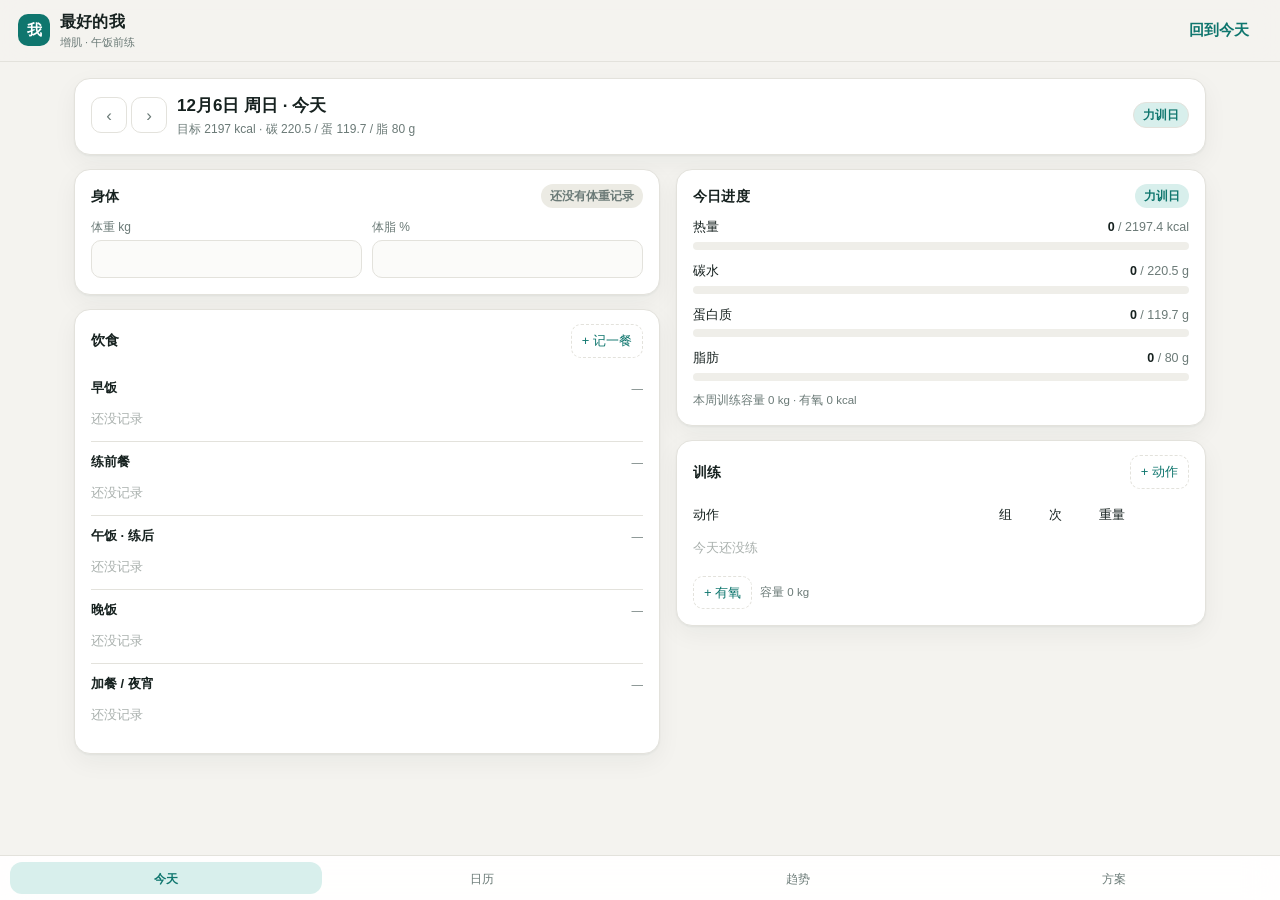
==== app/index.html @ 2db3290d "v0.3.1 初始化仓库：PRD、PWA 原型、Excel 解析与文档" ====
<!doctype html>
<html lang="zh-CN">
<head>
<meta charset="utf-8">
<meta name="viewport" content="width=device-width, initial-scale=1, viewport-fit=cover">
<meta name="apple-mobile-web-app-capable" content="yes">
<meta name="mobile-web-app-capable" content="yes">
<meta name="apple-mobile-web-app-status-bar-style" content="default">
<meta name="apple-mobile-web-app-title" content="最好的我">
<meta name="theme-color" content="#0f766e">
<title>最好的我</title>
<link rel="manifest" href="manifest.webmanifest">
<link rel="apple-touch-icon" href="icon.svg">
<link rel="stylesheet" href="styles.css">
</head>
<body>
  <header class="topbar">
    <div class="brand">
      <span class="logo">我</span>
      <div>
        <h1>最好的我</h1>
        <p id="brand-sub">记录 · 代谢 · 计划</p>
      </div>
    </div>
    <button class="ghost" id="btn-today">回到今天</button>
  </header>

  <main id="app" class="app"></main>

  <nav class="tabbar">
    <button class="tab on" data-view="today"><span>今天</span></button>
    <button class="tab" data-view="calendar"><span>日历</span></button>
    <button class="tab" data-view="trends"><span>趋势</span></button>
    <button class="tab" data-view="plan"><span>方案</span></button>
  </nav>

  <div id="modal-root"></div>

  <script src="store.js"></script>
  <script src="ui.js"></script>
  <script>
    if ('serviceWorker' in navigator && location.protocol !== 'file:') {
      window.addEventListener('load', function () {
        navigator.serviceWorker.register('sw.js').catch(function () {});
      });
    }
  </script>
</body>
</html>
---- app/styles.css ----
:root {
  --bg: #f4f3ef;
  --card: #ffffff;
  --ink: #16211f;
  --muted: #6b7a77;
  --line: #e3e2dc;
  --accent: #0f766e;
  --accent-soft: #d8efec;
  --warm: #c2861f;
  --hot: #b3423a;
  --good: #2f855a;
  --radius: 16px;
  --shadow: 0 1px 2px rgba(22, 33, 31, .05), 0 8px 24px rgba(22, 33, 31, .05);
}

* { box-sizing: border-box; -webkit-tap-highlight-color: transparent; }

html, body { height: 100%; }

body {
  margin: 0;
  background: var(--bg);
  color: var(--ink);
  font: 15px/1.5 -apple-system, BlinkMacSystemFont, "SF Pro Text", "PingFang SC", "Hiragino Sans GB", "Microsoft YaHei", sans-serif;
  display: flex;
  flex-direction: column;
  overscroll-behavior-y: none;
}

/* ---------- topbar ---------- */
.topbar {
  position: sticky; top: 0; z-index: 20;
  display: flex; align-items: center; justify-content: space-between;
  gap: 12px;
  padding: calc(env(safe-area-inset-top) + 10px) 18px 10px;
  background: rgba(244, 243, 239, .86);
  backdrop-filter: saturate(180%) blur(14px);
  -webkit-backdrop-filter: saturate(180%) blur(14px);
  border-bottom: 1px solid var(--line);
}
.brand { display: flex; align-items: center; gap: 10px; min-width: 0; }
.logo {
  width: 32px; height: 32px; border-radius: 10px;
  background: var(--accent); color: #fff;
  display: grid; place-items: center; font-weight: 700; font-size: 15px;
  flex: none;
}
.brand h1 { margin: 0; font-size: 16px; font-weight: 650; letter-spacing: .2px; }
.brand p { margin: 0; font-size: 11px; color: var(--muted); }

/* ---------- layout ---------- */
.app {
  flex: 1;
  overflow-y: auto;
  -webkit-overflow-scrolling: touch;
  padding: 16px 16px calc(96px + env(safe-area-inset-bottom));
  width: 100%;
  max-width: 1180px;
  margin: 0 auto;
}
.screen { display: flex; flex-direction: column; gap: 14px; }
.grid2 { display: grid; grid-template-columns: 1fr; gap: 14px; align-items: start; }
.stack { display: flex; flex-direction: column; gap: 14px; min-width: 0; }
@media (min-width: 860px) {
  .grid2 { grid-template-columns: 1.05fr .95fr; gap: 16px; }
  .app { padding-left: 24px; padding-right: 24px; }
}

/* ---------- card ---------- */
.card {
  background: var(--card);
  border: 1px solid var(--line);
  border-radius: var(--radius);
  box-shadow: var(--shadow);
  padding: 14px 16px 16px;
}
.card > header {
  display: flex; align-items: center; justify-content: space-between;
  gap: 10px; margin-bottom: 10px;
}
.card h2 { margin: 0; font-size: 14px; font-weight: 650; letter-spacing: .3px; }
.card h2 .dim { color: var(--muted); font-weight: 500; }

/* ---------- buttons ---------- */
button {
  font: inherit; cursor: pointer;
  border: 1px solid var(--line);
  background: #fff; color: var(--ink);
  border-radius: 10px; padding: 8px 12px;
  transition: transform .06s ease, background .15s ease;
}
button:active { transform: scale(.97); }
button.ghost { background: transparent; border-color: transparent; color: var(--accent); font-weight: 600; }
button.solid { background: var(--accent); border-color: var(--accent); color: #fff; font-weight: 600; }
button.add { border-style: dashed; color: var(--accent); font-size: 13px; padding: 6px 10px; }
button.danger { color: var(--hot); border-color: transparent; background: transparent; }

/* ---------- date bar ---------- */
.datebar { display: flex; align-items: center; gap: 10px; }
.datebar .nav { display: flex; gap: 4px; }
.datebar .nav button { width: 36px; height: 36px; padding: 0; font-size: 17px; color: var(--muted); }
.datebar .big { font-size: 17px; font-weight: 650; }
.datebar .sub { font-size: 12px; color: var(--muted); margin-top: 2px; }
.datebar .grow { flex: 1; min-width: 0; }

/* ---------- pills / tags ---------- */
.pill {
  display: inline-flex; align-items: center; gap: 4px;
  font-size: 12px; padding: 3px 9px; border-radius: 999px;
  background: var(--accent-soft); color: var(--accent); font-weight: 600;
}
.pill.rest { background: #ecebe4; color: var(--muted); }
.pill.warm { background: #fbeecd; color: var(--warm); }
.pill.hot { background: #f7dcd9; color: var(--hot); }

/* ---------- fields ---------- */
label.field { display: flex; flex-direction: column; gap: 4px; font-size: 12px; color: var(--muted); }
input, select {
  font: inherit; color: var(--ink);
  background: #fbfbf9;
  border: 1px solid var(--line); border-radius: 10px;
  padding: 9px 10px; width: 100%;
  appearance: none; -webkit-appearance: none;
}
input:focus, select:focus { outline: 2px solid var(--accent-soft); border-color: var(--accent); }
input[type=number] { font-variant-numeric: tabular-nums; }
.row { display: flex; gap: 10px; }
.row > * { flex: 1; min-width: 0; }

/* ---------- progress ---------- */
.bars { display: flex; flex-direction: column; gap: 12px; }
.bar-top { display: flex; justify-content: space-between; font-size: 12.5px; margin-bottom: 5px; }
.bar-top b { font-weight: 600; font-variant-numeric: tabular-nums; }
.bar-top .t { color: var(--muted); }
.bar { height: 8px; border-radius: 999px; background: #efeee9; overflow: hidden; }
.bar > i { display: block; height: 100%; border-radius: 999px; background: var(--accent); transition: width .25s ease; }
.bar.warm > i { background: var(--warm); }
.bar.hot > i { background: var(--hot); }

/* ---------- meals ---------- */
.meal { border-top: 1px solid var(--line); padding: 10px 0 4px; }
.meal:first-of-type { border-top: 0; }
.meal-h { display: flex; justify-content: space-between; align-items: baseline; margin-bottom: 4px; }
.meal-h b { font-size: 13px; font-weight: 650; }
.meal-h span { font-size: 11.5px; color: var(--muted); font-variant-numeric: tabular-nums; }
.food { display: flex; align-items: center; gap: 8px; padding: 6px 0; }
.food .nm { flex: 1; min-width: 0; font-size: 14px; overflow: hidden; text-overflow: ellipsis; white-space: nowrap; }
.food .nm small { color: var(--muted); font-size: 11.5px; margin-left: 4px; }
.food .mc { font-size: 11.5px; color: var(--muted); font-variant-numeric: tabular-nums; white-space: nowrap; }
.food .kcal { font-size: 13px; font-weight: 600; font-variant-numeric: tabular-nums; min-width: 46px; text-align: right; }
.food .del, .setrow .del, .del { border: 0; background: transparent; color: #c9c8c1; padding: 2px 4px; font-size: 15px; line-height: 1; }
.del:hover { color: var(--hot); }
.empty { color: #a9b0ad; font-size: 13px; padding: 8px 0; }

/* ---------- workout ---------- */
.setrow { display: grid; grid-template-columns: 1fr 44px 44px 56px 28px; gap: 6px; align-items: center; padding: 6px 0; border-top: 1px solid var(--line); font-size: 13px; }
.setrow:first-of-type { border-top: 0; }
.setrow .h { font-size: 11px; color: var(--muted); font-weight: 500; }
.setrow span { font-variant-numeric: tabular-nums; }
.cards { display: flex; flex-direction: column; gap: 2px; }

/* ---------- calendar ---------- */
.cal-head { display: flex; align-items: center; justify-content: space-between; margin-bottom: 10px; }
.cal-head b { font-size: 15px; }
.cal-grid { display: grid; grid-template-columns: repeat(7, 1fr); gap: 6px; max-width: 720px; margin: 0 auto; }
.cal-dow { text-align: center; font-size: 11px; color: var(--muted); padding-bottom: 2px; }
.cal-cell {
  aspect-ratio: 1 / 1; border-radius: 12px; border: 1px solid transparent;
  background: #fbfbf9; display: flex; flex-direction: column;
  align-items: center; justify-content: center; gap: 3px;
  font-size: 13px; color: var(--ink); padding: 0;
}
.cal-cell.out { background: transparent; color: #cfcec7; }
.cal-cell .dot { width: 6px; height: 6px; border-radius: 50%; background: #d9d8d1; }
.cal-cell.good .dot { background: var(--good); }
.cal-cell.warm .dot { background: var(--warm); }
.cal-cell.over .dot { background: var(--hot); }
.cal-cell.train { border-color: var(--accent); }
.cal-cell.today { outline: 2px solid var(--accent); outline-offset: 1px; }
.cal-cell .f { font-size: 9px; color: var(--accent); font-weight: 700; }

/* ---------- charts ---------- */
.chart { width: 100%; height: auto; display: block; overflow: visible; }
.legend { display: flex; gap: 14px; font-size: 11.5px; color: var(--muted); margin-top: 6px; flex-wrap: wrap; }
.legend i { display: inline-block; width: 8px; height: 8px; border-radius: 2px; margin-right: 4px; }

/* ---------- plan ---------- */
.calc { display: grid; grid-template-columns: 1fr auto; gap: 6px 12px; font-size: 13px; }
.calc .k { color: var(--muted); }
.calc .v { font-variant-numeric: tabular-nums; font-weight: 600; text-align: right; }
.seg { display: flex; gap: 6px; }
.seg button { flex: 1; }
.seg button.on { background: var(--accent); border-color: var(--accent); color: #fff; font-weight: 600; }
.note { font-size: 11.5px; color: var(--muted); line-height: 1.6; }
.note b { color: var(--ink); font-weight: 600; }

/* ---------- tabbar ---------- */
.tabbar {
  position: fixed; left: 0; right: 0; bottom: 0; z-index: 30;
  display: grid; grid-template-columns: repeat(4, 1fr);
  gap: 4px; padding: 6px 10px calc(6px + env(safe-area-inset-bottom));
  background: rgba(255, 255, 255, .92);
  backdrop-filter: saturate(180%) blur(16px);
  -webkit-backdrop-filter: saturate(180%) blur(16px);
  border-top: 1px solid var(--line);
}
.tab { border: 0; background: transparent; padding: 8px 0 6px; border-radius: 12px; color: var(--muted); font-size: 12px; }
.tab.on { color: var(--accent); font-weight: 650; background: var(--accent-soft); }

/* ---------- modal ---------- */
#modal-root:empty { display: none; }
.mask {
  position: fixed; inset: 0; z-index: 50;
  background: rgba(22, 33, 31, .38);
  display: flex; align-items: flex-end; justify-content: center;
  animation: fade .16s ease;
}
@media (min-width: 700px) { .mask { align-items: center; } }
@keyframes fade { from { opacity: 0 } to { opacity: 1 } }
.sheet {
  background: var(--card); width: 100%; max-width: 520px;
  border-radius: 20px 20px 0 0; padding: 18px 18px calc(18px + env(safe-area-inset-bottom));
  max-height: 90vh; overflow-y: auto;
  animation: up .2s ease;
}
@media (min-width: 700px) { .sheet { border-radius: 20px; padding-bottom: 18px; } }
@keyframes up { from { transform: translateY(16px); opacity: .6 } to { transform: none; opacity: 1 } }
.sheet h3 { margin: 0 0 12px; font-size: 16px; }
.sheet .fields { display: flex; flex-direction: column; gap: 10px; }
.sheet .actions { display: flex; gap: 10px; margin-top: 16px; }
.sheet .actions button { flex: 1; padding: 11px; }
.sheet .actions .solid { flex: 2; }
details.micros { border-top: 1px solid var(--line); padding-top: 10px; }
details.micros summary { font-size: 12.5px; color: var(--accent); cursor: pointer; }
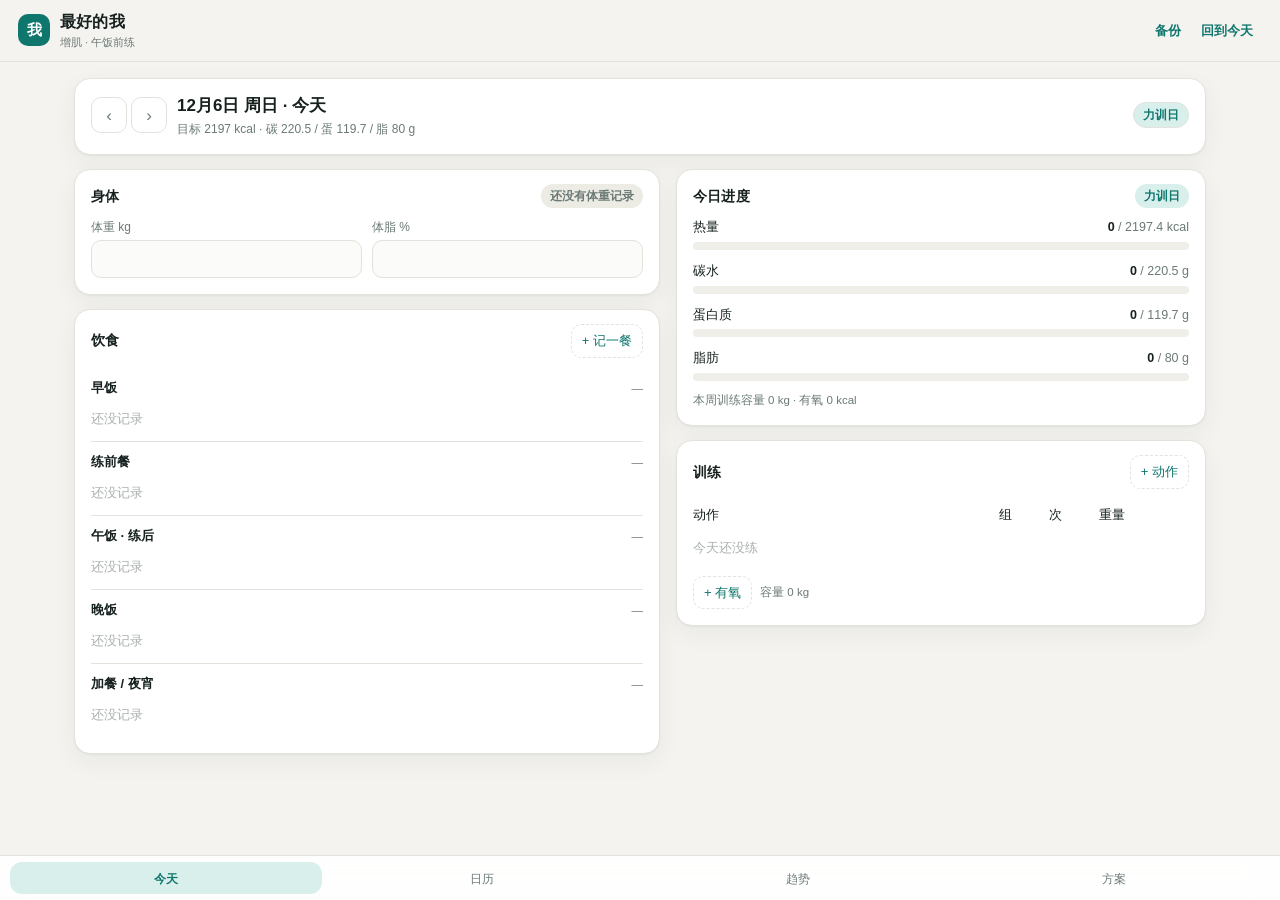
==== commit 1d9aa74a: "v0.4.1 顶栏加一键备份，方案页显示上次备份时间" ====
--- a/app/index.html
+++ b/app/index.html
@@ -22,7 +22,10 @@
         <p id="brand-sub">记录 · 代谢 · 计划</p>
       </div>
     </div>
-    <button class="ghost" id="btn-today">回到今天</button>
+    <div class="top-actions">
+      <button class="ghost" id="btn-backup">备份</button>
+      <button class="ghost" id="btn-today">回到今天</button>
+    </div>
   </header>
 
   <main id="app" class="app"></main>
--- a/app/styles.css
+++ b/app/styles.css
@@ -47,6 +47,8 @@
 }
 .brand h1 { margin: 0; font-size: 16px; font-weight: 650; letter-spacing: .2px; }
 .brand p { margin: 0; font-size: 11px; color: var(--muted); }
+.top-actions { display: flex; gap: 2px; flex: none; }
+.top-actions button { padding: 6px 8px; font-size: 13px; }
 
 /* ---------- layout ---------- */
 .app {
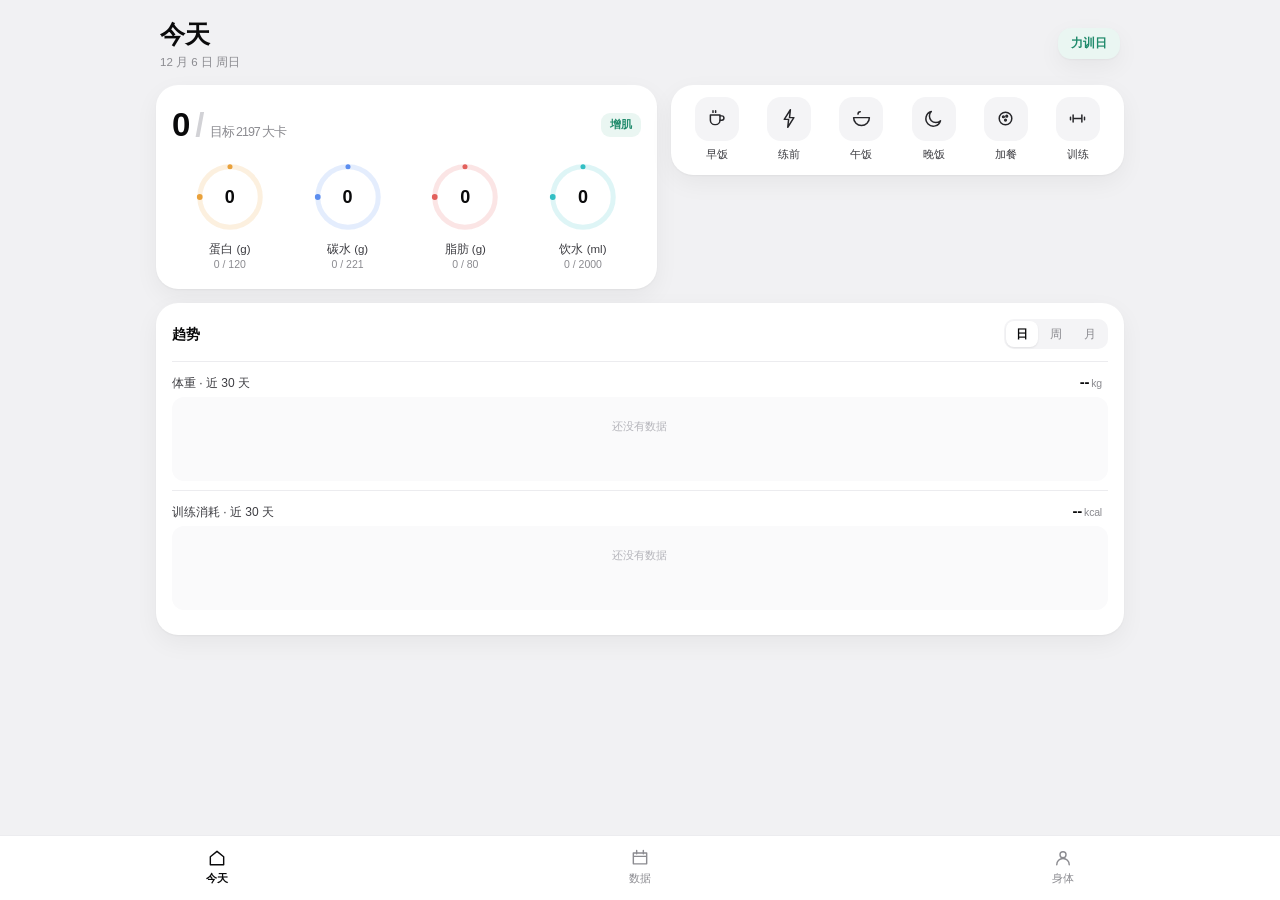
==== commit 9742f838: "v0.6.1 按 PRD 重写三页：数据层 v2、双折线趋势、自定义食物、iPad 两栏" ====
--- a/app/index.html
+++ b/app/index.html
@@ -7,34 +7,19 @@
 <meta name="mobile-web-app-capable" content="yes">
 <meta name="apple-mobile-web-app-status-bar-style" content="default">
 <meta name="apple-mobile-web-app-title" content="最好的我">
-<meta name="theme-color" content="#0f766e">
+<meta name="theme-color" content="#F1F1F3">
 <title>最好的我</title>
 <link rel="manifest" href="manifest.webmanifest">
 <link rel="apple-touch-icon" href="icon.svg">
 <link rel="stylesheet" href="styles.css">
 </head>
 <body>
-  <header class="topbar">
-    <div class="brand">
-      <span class="logo">我</span>
-      <div>
-        <h1>最好的我</h1>
-        <p id="brand-sub">记录 · 代谢 · 计划</p>
-      </div>
-    </div>
-    <div class="top-actions">
-      <button class="ghost" id="btn-backup">备份</button>
-      <button class="ghost" id="btn-today">回到今天</button>
-    </div>
-  </header>
-
   <main id="app" class="app"></main>
 
   <nav class="tabbar">
-    <button class="tab on" data-view="today"><span>今天</span></button>
-    <button class="tab" data-view="calendar"><span>日历</span></button>
-    <button class="tab" data-view="trends"><span>趋势</span></button>
-    <button class="tab" data-view="plan"><span>方案</span></button>
+    <button class="tab on" data-view="today"><svg viewBox="0 0 24 24"><path d="M4 10.5 12 4l8 6.5V20H4z"/></svg>今天</button>
+    <button class="tab" data-view="data"><svg viewBox="0 0 24 24"><path d="M4 6h16v13H4zM8 3v4M16 3v4M4 10h16"/></svg>数据</button>
+    <button class="tab" data-view="body"><svg viewBox="0 0 24 24"><circle cx="12" cy="8" r="3.6"/><path d="M4.5 20a7.5 7.5 0 0 1 15 0"/></svg>身体</button>
   </nav>
 
   <div id="modal-root"></div>
--- a/app/styles.css
+++ b/app/styles.css
@@ -1,236 +1,232 @@
 :root {
-  --bg: #f4f3ef;
-  --card: #ffffff;
-  --ink: #16211f;
-  --muted: #6b7a77;
-  --line: #e3e2dc;
-  --accent: #0f766e;
-  --accent-soft: #d8efec;
-  --warm: #c2861f;
-  --hot: #b3423a;
-  --good: #2f855a;
-  --radius: 16px;
-  --shadow: 0 1px 2px rgba(22, 33, 31, .05), 0 8px 24px rgba(22, 33, 31, .05);
+  --bg: #F1F1F3;
+  --card: #FFFFFF;
+  --ink: #0A0A0B;
+  --muted: #8B8B90;
+  --line: #ECECEF;
+  --soft: #F4F4F6;
+  --accent: #1F8A6B;
+  --accent-bg: #EAF6F2;
+  --orange: #E9A13B;
+  --blue: #5B8DEF;
+  --red: #E2605C;
+  --teal: #33BFC4;
+  --radius: 22px;
+  --shadow: 0 1px 2px rgba(10, 10, 12, .04), 0 8px 24px rgba(10, 10, 12, .05);
 }
 
 * { box-sizing: border-box; -webkit-tap-highlight-color: transparent; }
-
 html, body { height: 100%; }
-
 body {
   margin: 0;
   background: var(--bg);
   color: var(--ink);
-  font: 15px/1.5 -apple-system, BlinkMacSystemFont, "SF Pro Text", "PingFang SC", "Hiragino Sans GB", "Microsoft YaHei", sans-serif;
+  font: 15px/1.45 -apple-system, BlinkMacSystemFont, "SF Pro Text", "PingFang SC", "Microsoft YaHei", sans-serif;
   display: flex;
   flex-direction: column;
   overscroll-behavior-y: none;
-}
-
-/* ---------- topbar ---------- */
-.topbar {
-  position: sticky; top: 0; z-index: 20;
-  display: flex; align-items: center; justify-content: space-between;
-  gap: 12px;
-  padding: calc(env(safe-area-inset-top) + 10px) 18px 10px;
-  background: rgba(244, 243, 239, .86);
-  backdrop-filter: saturate(180%) blur(14px);
-  -webkit-backdrop-filter: saturate(180%) blur(14px);
-  border-bottom: 1px solid var(--line);
-}
-.brand { display: flex; align-items: center; gap: 10px; min-width: 0; }
-.logo {
-  width: 32px; height: 32px; border-radius: 10px;
-  background: var(--accent); color: #fff;
-  display: grid; place-items: center; font-weight: 700; font-size: 15px;
-  flex: none;
-}
-.brand h1 { margin: 0; font-size: 16px; font-weight: 650; letter-spacing: .2px; }
-.brand p { margin: 0; font-size: 11px; color: var(--muted); }
-.top-actions { display: flex; gap: 2px; flex: none; }
-.top-actions button { padding: 6px 8px; font-size: 13px; }
-
-/* ---------- layout ---------- */
+  -webkit-font-smoothing: antialiased;
+}
+
+/* ---------- 布局 ---------- */
 .app {
   flex: 1;
   overflow-y: auto;
   -webkit-overflow-scrolling: touch;
-  padding: 16px 16px calc(96px + env(safe-area-inset-bottom));
   width: 100%;
-  max-width: 1180px;
+  max-width: 640px;
   margin: 0 auto;
-}
-.screen { display: flex; flex-direction: column; gap: 14px; }
-.grid2 { display: grid; grid-template-columns: 1fr; gap: 14px; align-items: start; }
-.stack { display: flex; flex-direction: column; gap: 14px; min-width: 0; }
-@media (min-width: 860px) {
-  .grid2 { grid-template-columns: 1.05fr .95fr; gap: 16px; }
-  .app { padding-left: 24px; padding-right: 24px; }
-}
-
-/* ---------- card ---------- */
+  padding: calc(env(safe-area-inset-top) + 14px) 16px calc(92px + env(safe-area-inset-bottom));
+}
+.page { display: flex; flex-direction: column; gap: 12px; }
+
+.head { display: flex; align-items: center; justify-content: space-between; padding: 2px 4px 0; }
+.head h1 { margin: 0; font-size: 25px; font-weight: 700; letter-spacing: -.5px; }
+.head .sub { font-size: 11.5px; color: var(--muted); margin-top: 2px; }
+.head .right { display: flex; align-items: center; gap: 8px; }
+
 .card {
   background: var(--card);
-  border: 1px solid var(--line);
   border-radius: var(--radius);
+  padding: 16px;
   box-shadow: var(--shadow);
-  padding: 14px 16px 16px;
-}
-.card > header {
-  display: flex; align-items: center; justify-content: space-between;
-  gap: 10px; margin-bottom: 10px;
-}
-.card h2 { margin: 0; font-size: 14px; font-weight: 650; letter-spacing: .3px; }
-.card h2 .dim { color: var(--muted); font-weight: 500; }
-
-/* ---------- buttons ---------- */
-button {
-  font: inherit; cursor: pointer;
-  border: 1px solid var(--line);
-  background: #fff; color: var(--ink);
-  border-radius: 10px; padding: 8px 12px;
-  transition: transform .06s ease, background .15s ease;
-}
-button:active { transform: scale(.97); }
-button.ghost { background: transparent; border-color: transparent; color: var(--accent); font-weight: 600; }
-button.solid { background: var(--accent); border-color: var(--accent); color: #fff; font-weight: 600; }
-button.add { border-style: dashed; color: var(--accent); font-size: 13px; padding: 6px 10px; }
-button.danger { color: var(--hot); border-color: transparent; background: transparent; }
-
-/* ---------- date bar ---------- */
-.datebar { display: flex; align-items: center; gap: 10px; }
-.datebar .nav { display: flex; gap: 4px; }
-.datebar .nav button { width: 36px; height: 36px; padding: 0; font-size: 17px; color: var(--muted); }
-.datebar .big { font-size: 17px; font-weight: 650; }
-.datebar .sub { font-size: 12px; color: var(--muted); margin-top: 2px; }
-.datebar .grow { flex: 1; min-width: 0; }
-
-/* ---------- pills / tags ---------- */
-.pill {
-  display: inline-flex; align-items: center; gap: 4px;
-  font-size: 12px; padding: 3px 9px; border-radius: 999px;
-  background: var(--accent-soft); color: var(--accent); font-weight: 600;
-}
-.pill.rest { background: #ecebe4; color: var(--muted); }
-.pill.warm { background: #fbeecd; color: var(--warm); }
-.pill.hot { background: #f7dcd9; color: var(--hot); }
-
-/* ---------- fields ---------- */
-label.field { display: flex; flex-direction: column; gap: 4px; font-size: 12px; color: var(--muted); }
-input, select {
-  font: inherit; color: var(--ink);
-  background: #fbfbf9;
-  border: 1px solid var(--line); border-radius: 10px;
-  padding: 9px 10px; width: 100%;
-  appearance: none; -webkit-appearance: none;
-}
-input:focus, select:focus { outline: 2px solid var(--accent-soft); border-color: var(--accent); }
-input[type=number] { font-variant-numeric: tabular-nums; }
-.row { display: flex; gap: 10px; }
-.row > * { flex: 1; min-width: 0; }
-
-/* ---------- progress ---------- */
-.bars { display: flex; flex-direction: column; gap: 12px; }
-.bar-top { display: flex; justify-content: space-between; font-size: 12.5px; margin-bottom: 5px; }
-.bar-top b { font-weight: 600; font-variant-numeric: tabular-nums; }
-.bar-top .t { color: var(--muted); }
-.bar { height: 8px; border-radius: 999px; background: #efeee9; overflow: hidden; }
-.bar > i { display: block; height: 100%; border-radius: 999px; background: var(--accent); transition: width .25s ease; }
-.bar.warm > i { background: var(--warm); }
-.bar.hot > i { background: var(--hot); }
-
-/* ---------- meals ---------- */
-.meal { border-top: 1px solid var(--line); padding: 10px 0 4px; }
-.meal:first-of-type { border-top: 0; }
-.meal-h { display: flex; justify-content: space-between; align-items: baseline; margin-bottom: 4px; }
-.meal-h b { font-size: 13px; font-weight: 650; }
-.meal-h span { font-size: 11.5px; color: var(--muted); font-variant-numeric: tabular-nums; }
-.food { display: flex; align-items: center; gap: 8px; padding: 6px 0; }
-.food .nm { flex: 1; min-width: 0; font-size: 14px; overflow: hidden; text-overflow: ellipsis; white-space: nowrap; }
-.food .nm small { color: var(--muted); font-size: 11.5px; margin-left: 4px; }
-.food .mc { font-size: 11.5px; color: var(--muted); font-variant-numeric: tabular-nums; white-space: nowrap; }
-.food .kcal { font-size: 13px; font-weight: 600; font-variant-numeric: tabular-nums; min-width: 46px; text-align: right; }
-.food .del, .setrow .del, .del { border: 0; background: transparent; color: #c9c8c1; padding: 2px 4px; font-size: 15px; line-height: 1; }
-.del:hover { color: var(--hot); }
-.empty { color: #a9b0ad; font-size: 13px; padding: 8px 0; }
-
-/* ---------- workout ---------- */
-.setrow { display: grid; grid-template-columns: 1fr 44px 44px 56px 28px; gap: 6px; align-items: center; padding: 6px 0; border-top: 1px solid var(--line); font-size: 13px; }
-.setrow:first-of-type { border-top: 0; }
-.setrow .h { font-size: 11px; color: var(--muted); font-weight: 500; }
-.setrow span { font-variant-numeric: tabular-nums; }
-.cards { display: flex; flex-direction: column; gap: 2px; }
-
-/* ---------- calendar ---------- */
-.cal-head { display: flex; align-items: center; justify-content: space-between; margin-bottom: 10px; }
-.cal-head b { font-size: 15px; }
-.cal-grid { display: grid; grid-template-columns: repeat(7, 1fr); gap: 6px; max-width: 720px; margin: 0 auto; }
-.cal-dow { text-align: center; font-size: 11px; color: var(--muted); padding-bottom: 2px; }
-.cal-cell {
-  aspect-ratio: 1 / 1; border-radius: 12px; border: 1px solid transparent;
-  background: #fbfbf9; display: flex; flex-direction: column;
-  align-items: center; justify-content: center; gap: 3px;
-  font-size: 13px; color: var(--ink); padding: 0;
-}
-.cal-cell.out { background: transparent; color: #cfcec7; }
-.cal-cell .dot { width: 6px; height: 6px; border-radius: 50%; background: #d9d8d1; }
-.cal-cell.good .dot { background: var(--good); }
-.cal-cell.warm .dot { background: var(--warm); }
-.cal-cell.over .dot { background: var(--hot); }
-.cal-cell.train { border-color: var(--accent); }
-.cal-cell.today { outline: 2px solid var(--accent); outline-offset: 1px; }
-.cal-cell .f { font-size: 9px; color: var(--accent); font-weight: 700; }
-
-/* ---------- charts ---------- */
-.chart { width: 100%; height: auto; display: block; overflow: visible; }
-.legend { display: flex; gap: 14px; font-size: 11.5px; color: var(--muted); margin-top: 6px; flex-wrap: wrap; }
-.legend i { display: inline-block; width: 8px; height: 8px; border-radius: 2px; margin-right: 4px; }
-
-/* ---------- plan ---------- */
-.calc { display: grid; grid-template-columns: 1fr auto; gap: 6px 12px; font-size: 13px; }
-.calc .k { color: var(--muted); }
-.calc .v { font-variant-numeric: tabular-nums; font-weight: 600; text-align: right; }
-.seg { display: flex; gap: 6px; }
-.seg button { flex: 1; }
-.seg button.on { background: var(--accent); border-color: var(--accent); color: #fff; font-weight: 600; }
-.note { font-size: 11.5px; color: var(--muted); line-height: 1.6; }
-.note b { color: var(--ink); font-weight: 600; }
-
-/* ---------- tabbar ---------- */
+}
+.card.tight { padding: 12px 10px; }
+.card-t { display: flex; align-items: center; justify-content: space-between; gap: 10px; margin-bottom: 12px; }
+.card-t b { font-size: 14px; font-weight: 650; }
+.card-t .more { font-size: 11.5px; color: var(--muted); }
+
+/* ---------- 按钮 ---------- */
+button { font: inherit; color: inherit; background: none; border: 0; padding: 0; cursor: pointer; }
+.pill { background: #fff; border-radius: 13px; padding: 7px 13px; font-size: 12px; font-weight: 600; color: #3C3C41; box-shadow: var(--shadow); }
+.pill.on { background: var(--accent-bg); color: var(--accent); }
+.pill.rest { background: #EDEDF0; color: var(--muted); }
+.chip { background: var(--accent-bg); color: var(--accent); font-size: 11px; font-weight: 600; padding: 4px 9px; border-radius: 9px; }
+.circle { width: 38px; height: 38px; border-radius: 50%; background: #E3E3E6; display: grid; place-items: center; font-size: 15px; color: #5B5B60; }
+.addbtn { border: 1px dashed #C9C9CE; border-radius: 13px; padding: 10px; text-align: center; font-size: 12.5px; color: #6E6E75; width: 100%; margin-top: 8px; }
+.addbtn:active { background: #FAFAFB; }
+
+/* ---------- 能量 ---------- */
+.energy-top { display: flex; align-items: center; justify-content: space-between; }
+.energy-top .num { font-size: 33px; font-weight: 700; letter-spacing: -1px; }
+.energy-top .num i { font-style: normal; color: #D2D2D6; font-weight: 600; margin: 0 6px; }
+.energy-top .unit { font-size: 12.5px; color: var(--muted); font-weight: 500; }
+.rings { display: grid; grid-template-columns: repeat(4, 1fr); gap: 2px; margin-top: 12px; }
+.ring-item { display: flex; flex-direction: column; align-items: center; gap: 8px; }
+.ring { width: 72px; height: 72px; position: relative; }
+.ring svg { width: 100%; height: 100%; transform: rotate(-90deg); }
+.ring .track { fill: none; stroke-width: 7; opacity: .16; }
+.ring .arc { fill: none; stroke-width: 7; stroke-linecap: round; transition: stroke-dasharray .3s ease; }
+.ring .val { position: absolute; inset: 0; display: grid; place-items: center; font-size: 18px; font-weight: 700; }
+.ring-l { font-size: 11.5px; color: #3C3C41; font-weight: 500; text-align: center; }
+.ring-p { font-size: 10.5px; color: var(--muted); text-align: center; }
+.ring-item.over .val { color: var(--red); }
+
+/* ---------- 快捷输入 ---------- */
+.quick { display: grid; grid-template-columns: repeat(6, 1fr); }
+.q { display: flex; flex-direction: column; align-items: center; gap: 6px; }
+.qi { width: 44px; height: 44px; border-radius: 14px; display: grid; place-items: center; background: var(--soft); }
+.qi svg { width: 21px; height: 21px; stroke: #26262A; stroke-width: 1.7; fill: none; stroke-linecap: round; stroke-linejoin: round; }
+.q em { font-style: normal; font-size: 11px; color: #3C3C41; }
+.q:active .qi { background: #E9E9EC; }
+
+/* ---------- 分段 ---------- */
+.seg { display: flex; gap: 2px; background: var(--soft); border-radius: 10px; padding: 2px; }
+.seg button { padding: 5px 10px; border-radius: 8px; font-size: 11.5px; color: var(--muted); }
+.seg button.on { background: #fff; color: var(--ink); font-weight: 650; box-shadow: 0 1px 2px rgba(0, 0, 0, .08); }
+
+/* ---------- 折线 ---------- */
+.chart-row { padding: 9px 0; border-top: 1px solid var(--line); }
+.chart-row:first-of-type { border-top: 0; padding-top: 0; }
+.cr-top { display: flex; align-items: baseline; justify-content: space-between; margin-bottom: 4px; }
+.cr-top .n { font-size: 12px; color: #3C3C41; }
+.cr-top .v { font-size: 15px; font-weight: 700; letter-spacing: -.2px; }
+.cr-top .v small { font-size: 10.5px; color: var(--muted); font-weight: 500; margin-left: 2px; }
+.cr-top .d { font-size: 10.5px; color: var(--muted); margin-left: 6px; }
+.plot { height: 70px; background: #FAFAFB; border-radius: 12px; padding: 6px 8px; }
+.plot svg { width: 100%; height: 100%; display: block; }
+.empty-mini { font-size: 11px; color: #B4B4BA; text-align: center; line-height: 46px; }
+
+/* ---------- 日历 ---------- */
+.cal { display: grid; grid-template-columns: repeat(7, 1fr); gap: 3px; }
+.cal .dw { font-size: 9.5px; color: var(--muted); text-align: center; padding-bottom: 2px; }
+.cal .d { height: 34px; border-radius: 9px; display: flex; flex-direction: column; align-items: center; justify-content: center; font-size: 11.5px; color: #3C3C41; gap: 2px; border: 1px solid transparent; }
+.cal .d.out { color: #C9C9CE; }
+.cal .d.today { background: #EDF7F4; color: var(--accent); font-weight: 650; }
+.cal .d.sel { border-color: var(--accent); }
+.cal .d.train { background: #F6F7F9; }
+.cal .d .dot { width: 4px; height: 4px; border-radius: 50%; background: #DCDCE0; }
+.cal .d.good .dot { background: #2F855A; }
+.cal .d.warm .dot { background: #C2861F; }
+.cal .d.over .dot { background: #B3423A; }
+
+/* ---------- 达标条 ---------- */
+.daybar { display: flex; align-items: center; gap: 8px; padding: 4px 0; }
+.daybar .k { width: 34px; font-size: 11px; color: var(--muted); flex: none; }
+.daybar .t { flex: 1; height: 6px; border-radius: 99px; background: #F1F1F4; overflow: hidden; }
+.daybar .t i { display: block; height: 100%; border-radius: 99px; background: var(--accent); }
+.daybar .t i.warm { background: #C2861F; }
+.daybar .t i.over { background: #B3423A; }
+.daybar .v { font-size: 10.5px; color: var(--muted); width: 62px; text-align: right; flex: none; font-variant-numeric: tabular-nums; }
+
+/* ---------- 列表 ---------- */
+.rows { display: flex; flex-direction: column; }
+.row { display: flex; align-items: center; justify-content: space-between; gap: 10px; padding: 10px 0; border-top: 1px solid var(--line); font-size: 13px; }
+.row:first-child { border-top: 0; padding-top: 0; }
+.row .k { color: #3C3C41; }
+.row .v { color: var(--muted); font-size: 12.5px; font-variant-numeric: tabular-nums; }
+.row .v b { color: var(--ink); font-weight: 650; font-size: 13.5px; }
+.row .go { color: #C9C9CE; }
+.row.tap:active { opacity: .6; }
+
+/* ---------- 换算 ---------- */
+.conv { display: flex; align-items: center; gap: 8px; }
+.conv .box { flex: 1; background: #F7F7F9; border-radius: 13px; padding: 9px 11px; }
+.conv .box .lb { font-size: 10px; color: var(--muted); }
+.conv input { border: 0; background: transparent; width: 100%; font-size: 17px; font-weight: 700; padding: 2px 0 0; outline: none; font-variant-numeric: tabular-nums; }
+.conv .eq { font-size: 11px; color: var(--muted); }
+
+/* ---------- 体重输入 ---------- */
+.winput { display: flex; align-items: center; gap: 10px; background: #F7F7F9; border-radius: 15px; padding: 8px 10px 8px 14px; }
+.winput input::placeholder { color: #B4B4BA; font-weight: 500; }
+.winput input { flex: 1; border: 0; background: transparent; font-size: 17px; font-weight: 650; outline: none; padding: 4px 0; font-variant-numeric: tabular-nums; }
+.winput .u { font-size: 12px; color: var(--muted); }
+.wbtn { background: var(--ink); color: #fff; border-radius: 13px; padding: 10px 16px; font-size: 13px; font-weight: 600; }
+
+/* ---------- 标签栏 ---------- */
 .tabbar {
   position: fixed; left: 0; right: 0; bottom: 0; z-index: 30;
-  display: grid; grid-template-columns: repeat(4, 1fr);
-  gap: 4px; padding: 6px 10px calc(6px + env(safe-area-inset-bottom));
-  background: rgba(255, 255, 255, .92);
+  display: grid; grid-template-columns: repeat(3, 1fr);
+  padding: 8px 6px calc(10px + env(safe-area-inset-bottom));
+  background: rgba(255, 255, 255, .94);
   backdrop-filter: saturate(180%) blur(16px);
   -webkit-backdrop-filter: saturate(180%) blur(16px);
   border-top: 1px solid var(--line);
 }
-.tab { border: 0; background: transparent; padding: 8px 0 6px; border-radius: 12px; color: var(--muted); font-size: 12px; }
-.tab.on { color: var(--accent); font-weight: 650; background: var(--accent-soft); }
-
-/* ---------- modal ---------- */
+.tab { display: flex; flex-direction: column; align-items: center; gap: 3px; font-size: 10.5px; color: var(--muted); padding: 4px 0; border-radius: 10px; }
+.tab svg { width: 20px; height: 20px; stroke: #8B8B90; stroke-width: 1.7; fill: none; stroke-linecap: round; stroke-linejoin: round; }
+.tab.on { color: var(--ink); font-weight: 600; }
+.tab.on svg { stroke: var(--ink); }
+
+/* ---------- 弹层 ---------- */
 #modal-root:empty { display: none; }
-.mask {
-  position: fixed; inset: 0; z-index: 50;
-  background: rgba(22, 33, 31, .38);
-  display: flex; align-items: flex-end; justify-content: center;
-  animation: fade .16s ease;
-}
+.mask { position: fixed; inset: 0; z-index: 50; background: rgba(10, 10, 12, .36); display: flex; align-items: flex-end; justify-content: center; animation: fade .16s ease; }
 @media (min-width: 700px) { .mask { align-items: center; } }
 @keyframes fade { from { opacity: 0 } to { opacity: 1 } }
 .sheet {
-  background: var(--card); width: 100%; max-width: 520px;
-  border-radius: 20px 20px 0 0; padding: 18px 18px calc(18px + env(safe-area-inset-bottom));
-  max-height: 90vh; overflow-y: auto;
+  background: #fff; width: 100%; max-width: 520px;
+  border-radius: 22px 22px 0 0; max-height: 88vh; display: flex; flex-direction: column;
   animation: up .2s ease;
 }
-@media (min-width: 700px) { .sheet { border-radius: 20px; padding-bottom: 18px; } }
-@keyframes up { from { transform: translateY(16px); opacity: .6 } to { transform: none; opacity: 1 } }
-.sheet h3 { margin: 0 0 12px; font-size: 16px; }
-.sheet .fields { display: flex; flex-direction: column; gap: 10px; }
-.sheet .actions { display: flex; gap: 10px; margin-top: 16px; }
-.sheet .actions button { flex: 1; padding: 11px; }
-.sheet .actions .solid { flex: 2; }
-details.micros { border-top: 1px solid var(--line); padding-top: 10px; }
-details.micros summary { font-size: 12.5px; color: var(--accent); cursor: pointer; }
+@media (min-width: 700px) { .sheet { border-radius: 22px; } }
+@keyframes up { from { transform: translateY(18px); opacity: .5 } to { transform: none; opacity: 1 } }
+.sheet-h { display: flex; align-items: center; justify-content: space-between; padding: 16px 18px 10px; flex: none; }
+.sheet-h b { font-size: 16px; }
+.sheet-h .x { width: 32px; height: 32px; border-radius: 50%; background: #F2F2F5; display: grid; place-items: center; font-size: 15px; color: #6E6E75; }
+.sheet-b { padding: 0 18px calc(18px + env(safe-area-inset-bottom)); overflow-y: auto; -webkit-overflow-scrolling: touch; }
+.fields { display: flex; flex-direction: column; gap: 10px; padding-bottom: 8px; }
+label.field { display: flex; flex-direction: column; gap: 5px; font-size: 11.5px; color: var(--muted); }
+input, select {
+  font: inherit; color: var(--ink); background: #F7F7F9;
+  border: 1px solid transparent; border-radius: 12px; padding: 10px 12px; width: 100%;
+  appearance: none; -webkit-appearance: none;
+}
+input:focus, select:focus { outline: none; border-color: var(--accent); background: #fff; }
+input[type=number] { font-variant-numeric: tabular-nums; }
+.frow { display: flex; gap: 8px; }
+.frow > * { flex: 1; min-width: 0; }
+.sheet .primary { background: var(--ink); color: #fff; border-radius: 14px; padding: 13px; text-align: center; font-size: 14px; font-weight: 650; width: 100%; margin-top: 6px; }
+.sheet .ghost { background: var(--soft); border-radius: 14px; padding: 12px; text-align: center; font-size: 13.5px; color: #3C3C41; width: 100%; }
+.sheet .danger { color: #B3423A; }
+.list-item { display: flex; align-items: center; gap: 10px; padding: 9px 0; border-top: 1px solid var(--line); }
+.list-item:first-child { border-top: 0; }
+.list-item .nm { flex: 1; font-size: 13px; }
+.list-item .nm small { display: block; font-size: 10.5px; color: var(--muted); }
+.list-item .del { color: #C9C8C1; font-size: 16px; padding: 2px 6px; }
+.hint { font-size: 11px; color: var(--muted); line-height: 1.6; margin-top: 8px; }
+.mode-seg { display: flex; background: var(--soft); border-radius: 12px; padding: 3px; gap: 3px; }
+.mode-seg button { flex: 1; padding: 8px; border-radius: 10px; font-size: 12.5px; color: var(--muted); }
+.mode-seg button.on { background: #fff; color: var(--ink); font-weight: 650; box-shadow: 0 1px 2px rgba(0, 0, 0, .08); }
+
+@media (max-width: 380px) {
+  .ring { width: 64px; height: 64px; }
+  .ring .val { font-size: 16px; }
+  .qi { width: 40px; height: 40px; }
+}
+
+/* ---------- iPad 双栏（首页） ---------- */
+@media (min-width: 900px) {
+  .app { max-width: 1000px; }
+  .page.today {
+    display: grid;
+    grid-template-columns: minmax(0, 1.05fr) minmax(0, .95fr);
+    grid-template-areas: "head head" "energy quick" "trend trend";
+    gap: 14px;
+    align-items: start;
+  }
+  .page.today .head { grid-area: head; }
+  .page.today .energy { grid-area: energy; }
+  .page.today .quick-card { grid-area: quick; align-self: start; }
+  .page.today .trend { grid-area: trend; }
+  .page.today .plot { height: 84px; }
+}
